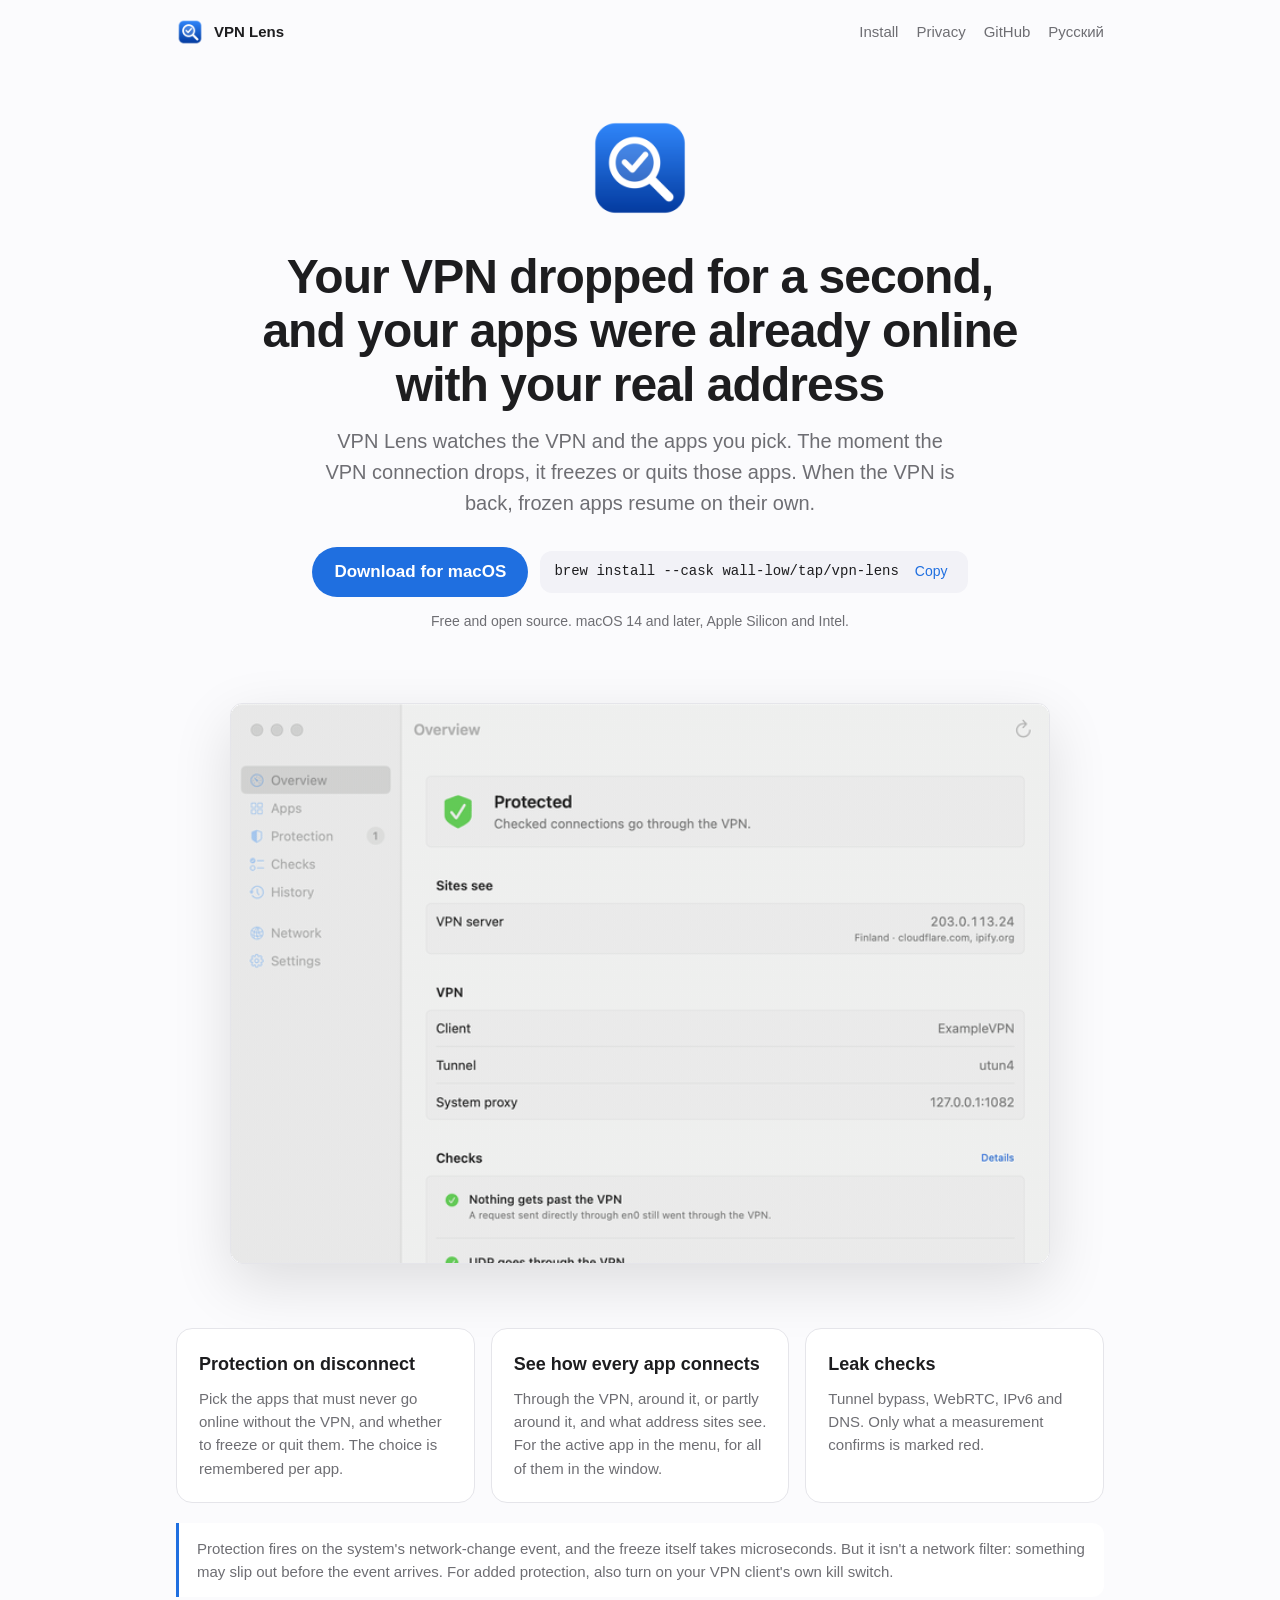
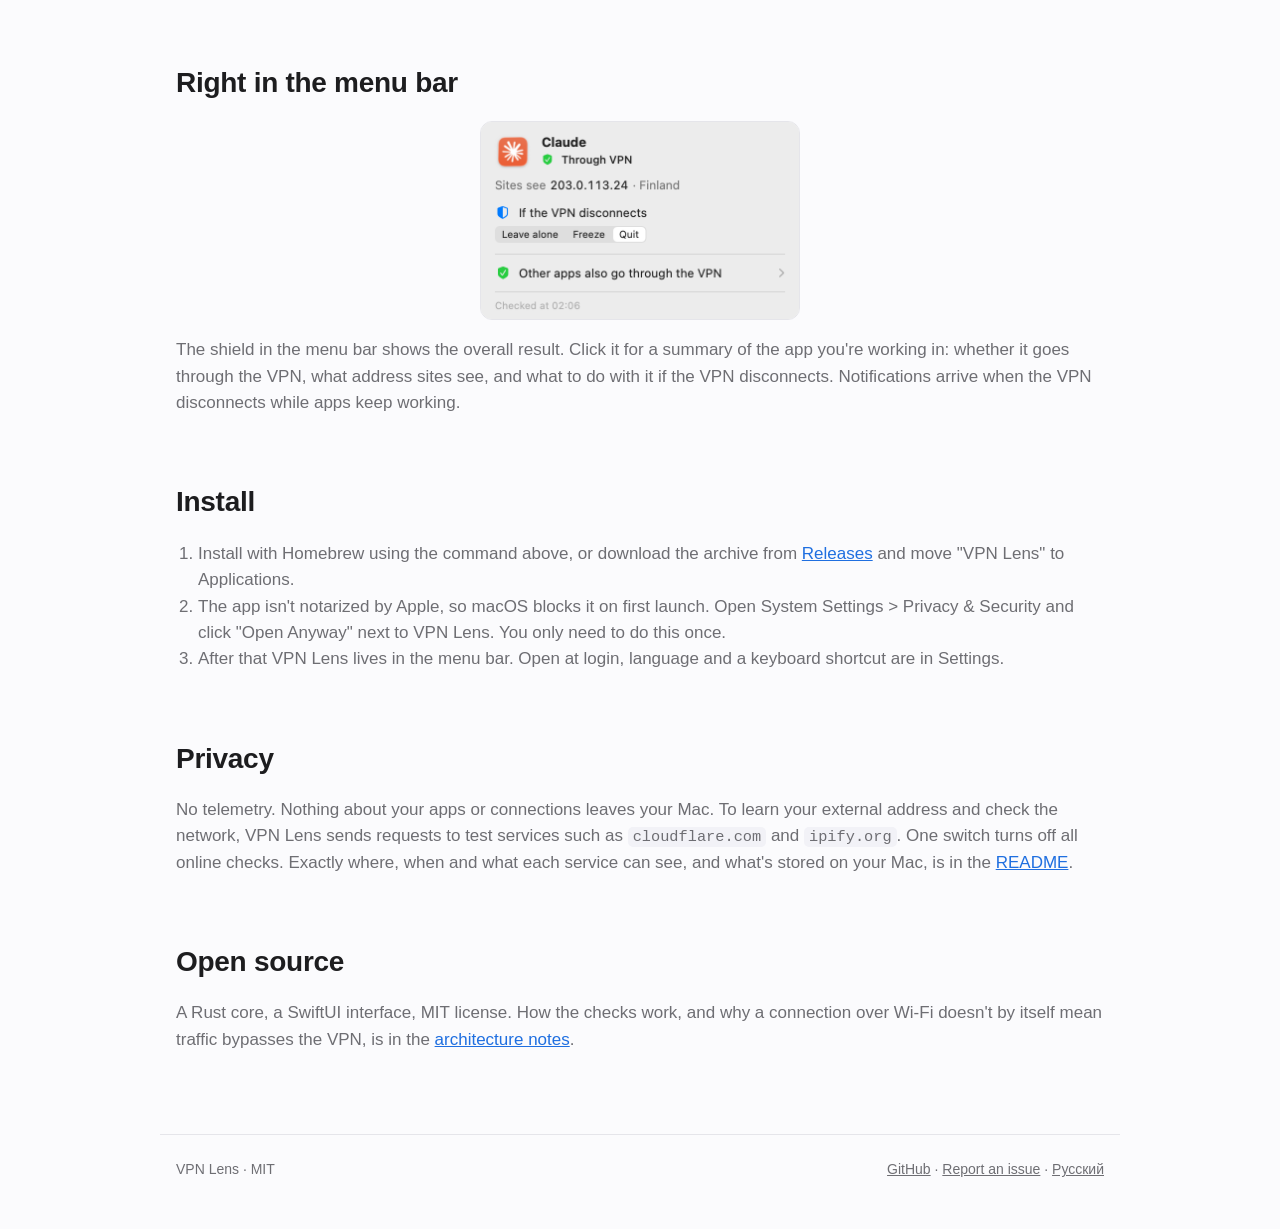
==== docs/en.html @ b55de39d "README, сайт, GIF-демо и cask для Homebrew" ====
<!doctype html>
<html lang="en">
<head>
  <meta charset="utf-8">
  <meta name="viewport" content="width=device-width, initial-scale=1">
  <title>VPN Lens</title>
  <meta name="description" content="A macOS menu bar utility: if your VPN drops, the apps you pick won't go online with your real address.">
  <link rel="icon" href="icon.png">
  <link rel="alternate" hreflang="ru" href="./">
  <link rel="stylesheet" href="site.css">
</head>
<body>
  <nav>
    <a class="brand" href="en.html"><img src="icon.png" alt="">VPN Lens</a>
    <div class="links">
      <a href="#install">Install</a>
      <a href="#privacy">Privacy</a>
      <a href="https://github.com/wall-low/vpn-lens">GitHub</a>
      <a href="./" hreflang="ru">Русский</a>
    </div>
  </nav>

  <main>
    <header class="hero">
      <img class="icon" src="icon.png" alt="">
      <h1>Your VPN dropped for a second, and your apps were already online with your real address</h1>
      <p class="lead">VPN Lens watches the VPN and the apps you pick. The moment the VPN connection drops, it freezes or quits those apps. When the VPN is back, frozen apps resume on their own.</p>
      <div class="actions">
        <a class="button" href="https://github.com/wall-low/vpn-lens/releases/latest">Download for macOS</a>
        <span class="brew"><span id="brew">brew install --cask wall-low/tap/vpn-lens</span><button type="button" data-copy="brew">Copy</button></span>
      </div>
      <p class="meta">Free and open source. macOS 14 and later, Apple Silicon and Intel.</p>
    </header>

    <div class="demo">
      <img src="demo-en.gif" alt="The VPN Lens window: overview, apps, protection, checks" width="820">
    </div>

    <div class="features">
      <div class="card">
        <h3>Protection on disconnect</h3>
        <p>Pick the apps that must never go online without the VPN, and whether to freeze or quit them. The choice is remembered per app.</p>
      </div>
      <div class="card">
        <h3>See how every app connects</h3>
        <p>Through the VPN, around it, or partly around it, and what address sites see. For the active app in the menu, for all of them in the window.</p>
      </div>
      <div class="card">
        <h3>Leak checks</h3>
        <p>Tunnel bypass, WebRTC, IPv6 and DNS. Only what a measurement confirms is marked red.</p>
      </div>
    </div>
    <p class="note">Protection fires on the system's network-change event, and the freeze itself takes microseconds. But it isn't a network filter: something may slip out before the event arrives. For added protection, also turn on your VPN client's own kill switch.</p>

    <section>
      <h2>Right in the menu bar</h2>
      <div class="shots">
        <img src="menu-en.png" width="320" alt="The VPN Lens menu">
      </div>
      <p>The shield in the menu bar shows the overall result. Click it for a summary of the app you're working in: whether it goes through the VPN, what address sites see, and what to do with it if the VPN disconnects. Notifications arrive when the VPN disconnects while apps keep working.</p>
    </section>

    <section id="install">
      <h2>Install</h2>
      <ol>
        <li>Install with Homebrew using the command above, or download the archive from <a href="https://github.com/wall-low/vpn-lens/releases/latest">Releases</a> and move "VPN Lens" to Applications.</li>
        <li>The app isn't notarized by Apple, so macOS blocks it on first launch. Open System Settings &gt; Privacy &amp; Security and click "Open Anyway" next to VPN Lens. You only need to do this once.</li>
        <li>After that VPN Lens lives in the menu bar. Open at login, language and a keyboard shortcut are in Settings.</li>
      </ol>
    </section>

    <section id="privacy">
      <h2>Privacy</h2>
      <p>No telemetry. Nothing about your apps or connections leaves your Mac. To learn your external address and check the network, VPN Lens sends requests to test services such as <code>cloudflare.com</code> and <code>ipify.org</code>. One switch turns off all online checks. Exactly where, when and what each service can see, and what's stored on your Mac, is in the <a href="https://github.com/wall-low/vpn-lens/blob/main/README.en.md#privacy">README</a>.</p>
    </section>

    <section>
      <h2>Open source</h2>
      <p>A Rust core, a SwiftUI interface, MIT license. How the checks work, and why a connection over Wi-Fi doesn't by itself mean traffic bypasses the VPN, is in the <a href="https://github.com/wall-low/vpn-lens/blob/main/docs/ARCHITECTURE.en.md">architecture notes</a>.</p>
    </section>
  </main>

  <footer>
    <span>VPN Lens · MIT</span>
    <span><a href="https://github.com/wall-low/vpn-lens">GitHub</a> · <a href="https://github.com/wall-low/vpn-lens/issues">Report an issue</a> · <a href="./" hreflang="ru">Русский</a></span>
  </footer>

  <script>
    document.querySelectorAll("[data-copy]").forEach(function (button) {
      button.addEventListener("click", function () {
        var text = document.getElementById(button.dataset.copy).textContent;
        var done = function () {
          var label = button.textContent;
          button.textContent = "Copied";
          setTimeout(function () { button.textContent = label; }, 1400);
        };
        if (navigator.clipboard) {
          navigator.clipboard.writeText(text).then(done, function () {});
        }
      });
    });
  </script>
</body>
</html>
---- docs/site.css ----
:root {
  --bg: #fbfbfd;
  --fg: #1d1d1f;
  --muted: #6e6e73;
  --card: #ffffff;
  --line: #e5e5ea;
  --accent: #1f6fe0;
  --accent-fg: #ffffff;
  --ok: #2fa84f;
  --code: #f2f2f7;
  color-scheme: light dark;
}

@media (prefers-color-scheme: dark) {
  :root:not([data-theme="light"]) {
    --bg: #111113;
    --fg: #f5f5f7;
    --muted: #a1a1a6;
    --card: #1c1c1f;
    --line: #2c2c30;
    --accent: #4b8ef5;
    --code: #232327;
  }
}

* { box-sizing: border-box; }

body {
  margin: 0;
  background: var(--bg);
  color: var(--fg);
  font: 17px/1.55 -apple-system, BlinkMacSystemFont, "SF Pro Text", "Helvetica Neue", Arial, sans-serif;
  -webkit-font-smoothing: antialiased;
}

main { max-width: 960px; margin: 0 auto; padding: 0 16px 64px; }

nav {
  max-width: 960px;
  margin: 0 auto;
  padding: 18px 16px;
  display: flex;
  justify-content: space-between;
  align-items: center;
  font-size: 15px;
}
nav .brand { white-space: nowrap; display: flex; align-items: center; gap: 10px; font-weight: 600; color: var(--fg); text-decoration: none; }
nav .brand img { width: 28px; height: 28px; }
nav .links { display: flex; gap: 18px; }
nav a { color: var(--muted); text-decoration: none; }
nav a:hover { color: var(--fg); }

.hero { text-align: center; padding: 48px 0 32px; }
.hero img.icon { width: 112px; height: 112px; }
.hero h1 { font-size: clamp(30px, 5vw, 48px); line-height: 1.12; letter-spacing: -0.02em; margin: 18px auto 14px; max-width: 760px; }
.hero p.lead { font-size: 20px; color: var(--muted); max-width: 640px; margin: 0 auto 28px; }

.actions { display: flex; flex-wrap: wrap; justify-content: center; gap: 12px; align-items: center; }
.button {
  display: inline-block;
  padding: 12px 22px;
  border-radius: 999px;
  background: var(--accent);
  color: var(--accent-fg);
  font-weight: 600;
  text-decoration: none;
}
.button:hover { filter: brightness(1.08); }

.brew {
  display: inline-flex;
  align-items: center;
  gap: 10px;
  padding: 10px 14px;
  border-radius: 12px;
  background: var(--code);
  font: 14px/1.4 ui-monospace, "SF Mono", Menlo, monospace;
}
.brew button {
  border: 0;
  background: none;
  color: var(--accent);
  font: inherit;
  font-family: -apple-system, BlinkMacSystemFont, sans-serif;
  cursor: pointer;
}
.meta { color: var(--muted); font-size: 14px; margin-top: 14px; }

.demo { margin: 24px auto 56px; text-align: center; }
.demo img {
  width: 100%;
  max-width: 820px;
  border-radius: 12px;
  border: 1px solid var(--line);
  box-shadow: 0 20px 60px rgba(0, 0, 0, 0.12);
}

.features { display: grid; grid-template-columns: repeat(3, 1fr); gap: 16px; }
.card { background: var(--card); border: 1px solid var(--line); border-radius: 16px; padding: 22px; }
.card h3 { margin: 0 0 8px; font-size: 18px; }
.card p { margin: 0; color: var(--muted); font-size: 15px; }

.note {
  margin: 20px 0 0;
  padding: 14px 18px;
  border-left: 3px solid var(--accent);
  background: var(--card);
  border-radius: 0 12px 12px 0;
  color: var(--muted);
  font-size: 15px;
}

section { margin-top: 64px; }
main a:not(.button) { color: var(--accent); }
section h2 { font-size: 28px; letter-spacing: -0.01em; margin: 0 0 16px; }
section p, section li { color: var(--muted); }
section ol, section ul { padding-left: 22px; }
code { font: 0.9em ui-monospace, "SF Mono", Menlo, monospace; background: var(--code); padding: 1px 5px; border-radius: 5px; }

.shots { display: flex; flex-wrap: wrap; gap: 16px; justify-content: center; align-items: flex-start; }
.shots img { border-radius: 12px; border: 1px solid var(--line); max-width: 100%; }

footer { max-width: 960px; margin: 0 auto; padding: 24px 16px 48px; color: var(--muted); font-size: 14px; border-top: 1px solid var(--line); display: flex; flex-wrap: wrap; gap: 16px; justify-content: space-between; }
footer a { color: var(--muted); }

@media (max-width: 760px) {
  .features { grid-template-columns: 1fr; }
}

@media (max-width: 600px) {
  body { font-size: 16px; }
  .hero { padding-top: 24px; }
  .hero p.lead { font-size: 18px; }
  nav .links { gap: 14px; }
  /* На телефоне в шапке только GitHub и язык: якоря к разделам не помещаются. */
  nav .links a[href^="#"] { display: none; }
}
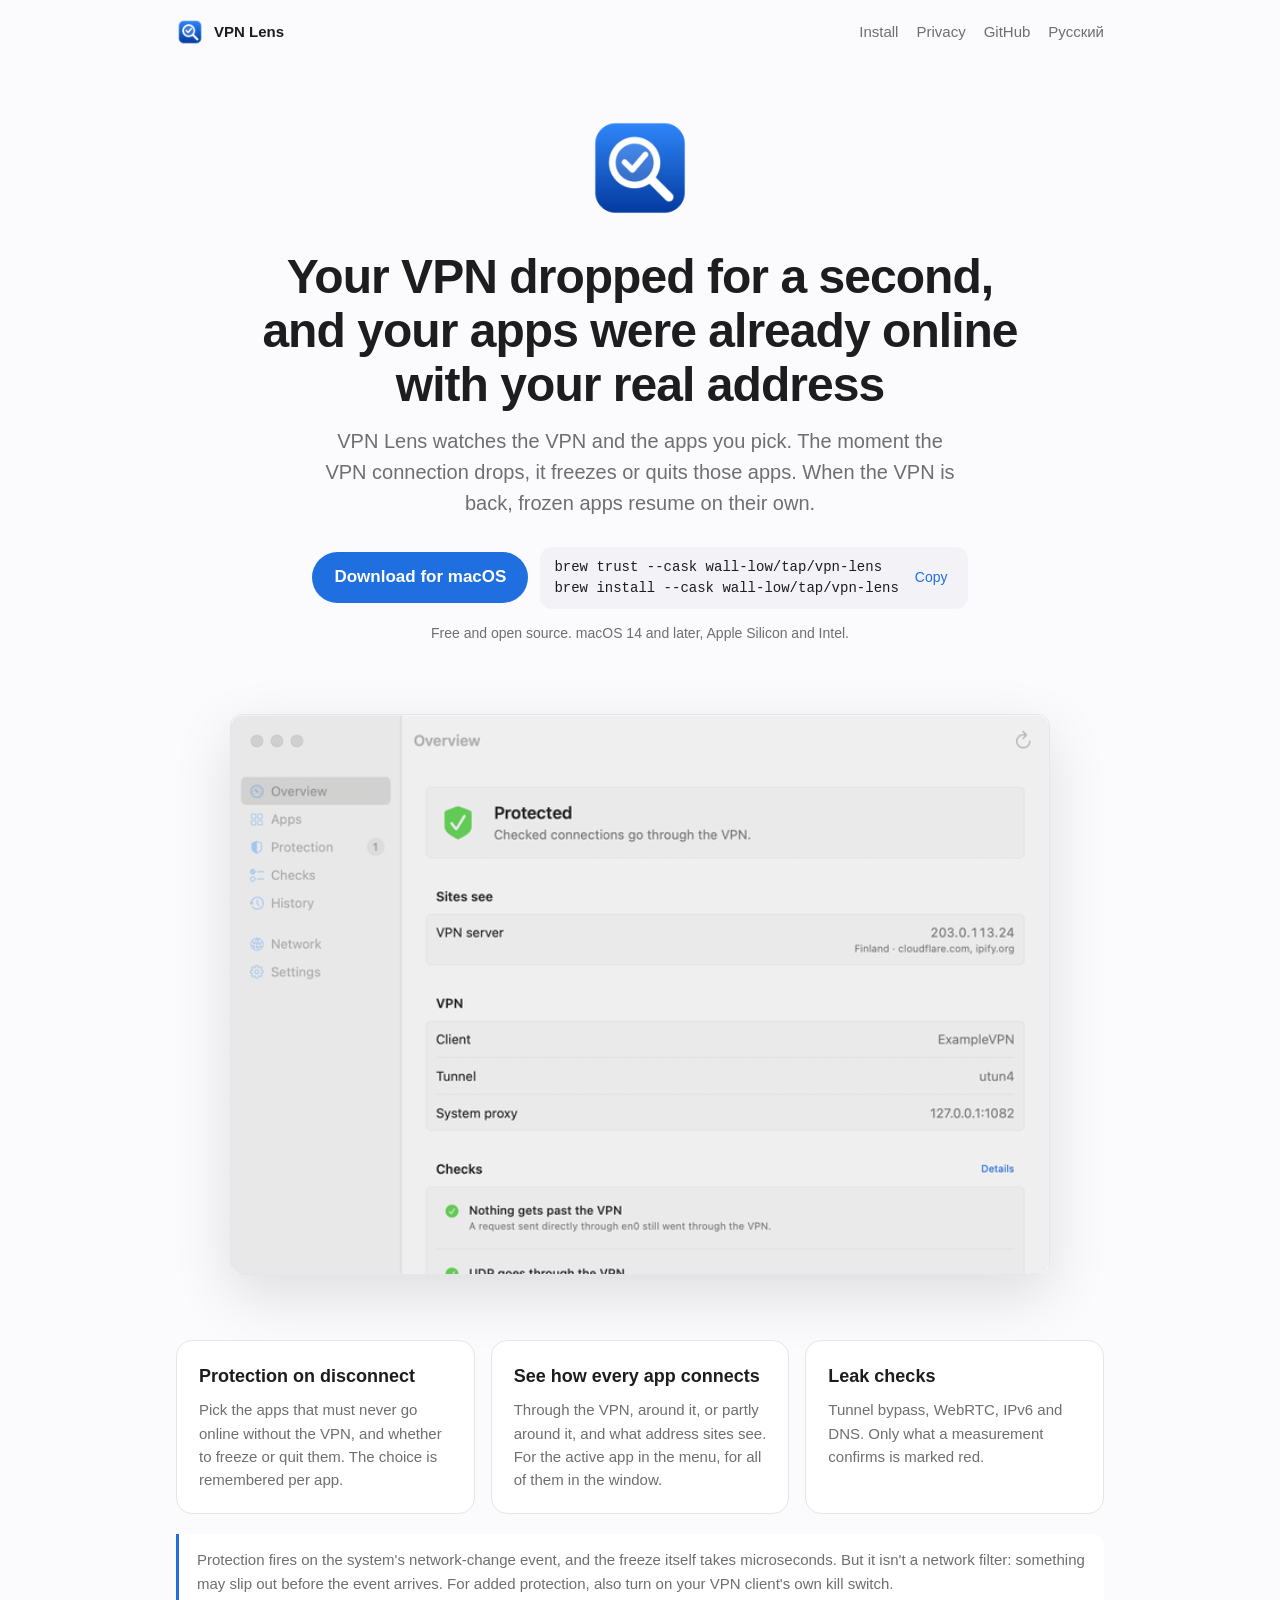
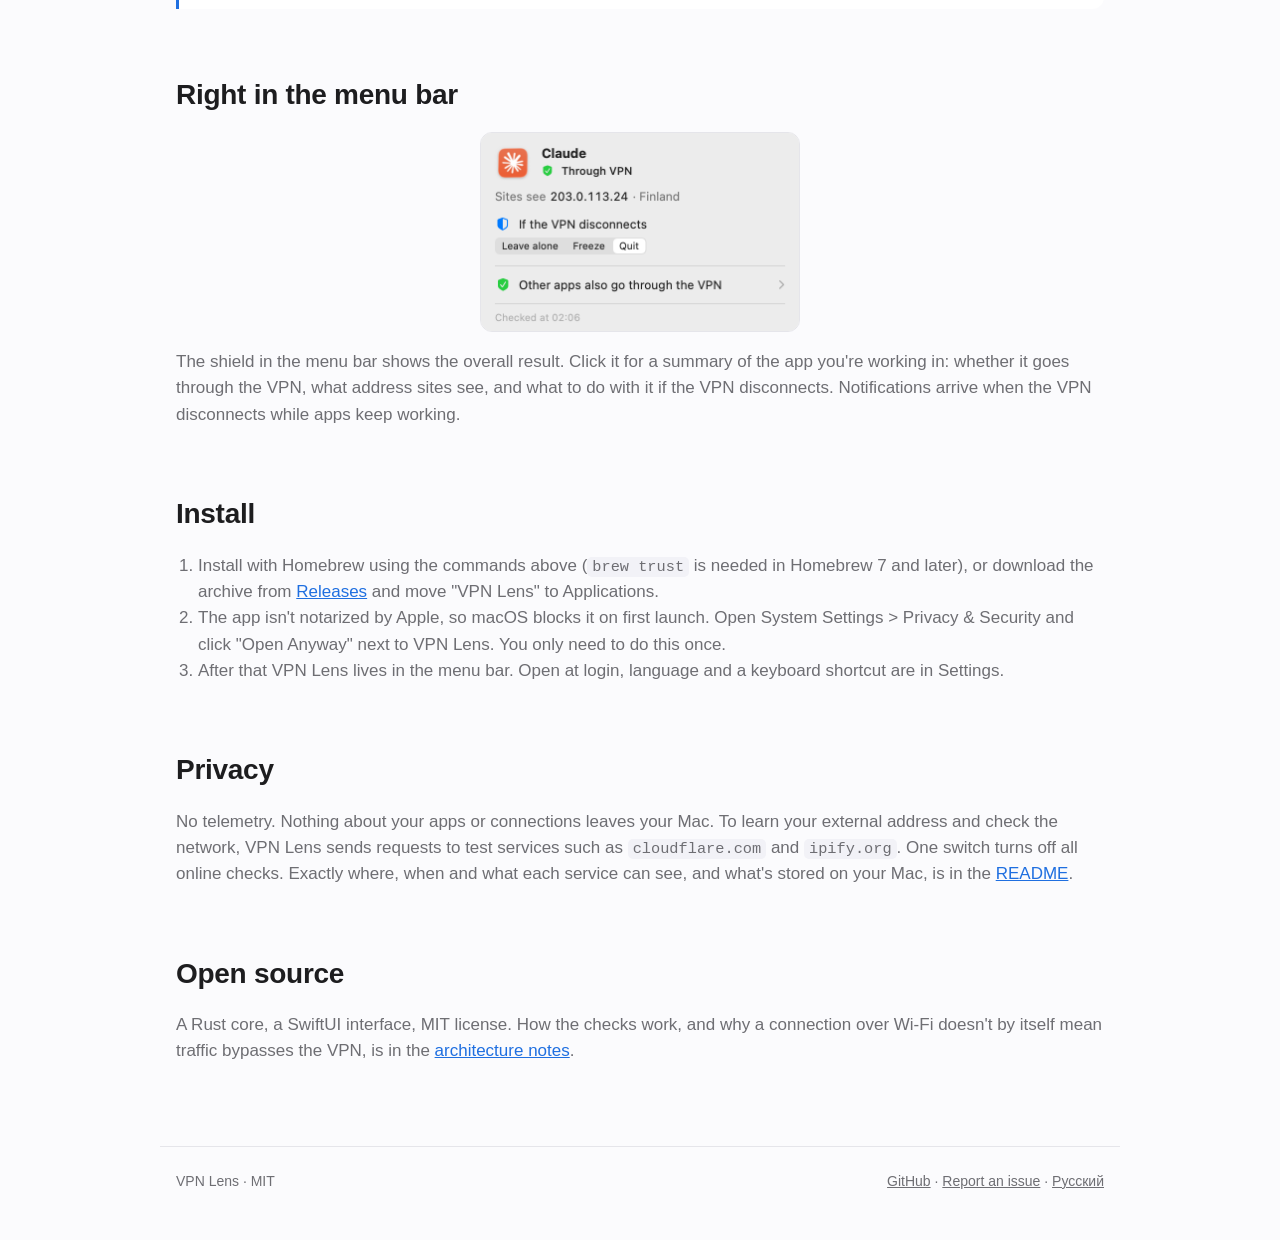
==== commit 48dce9be: "Установка: brew trust для Homebrew 7" ====
--- a/docs/en.html
+++ b/docs/en.html
@@ -27,7 +27,8 @@
       <p class="lead">VPN Lens watches the VPN and the apps you pick. The moment the VPN connection drops, it freezes or quits those apps. When the VPN is back, frozen apps resume on their own.</p>
       <div class="actions">
         <a class="button" href="https://github.com/wall-low/vpn-lens/releases/latest">Download for macOS</a>
-        <span class="brew"><span id="brew">brew install --cask wall-low/tap/vpn-lens</span><button type="button" data-copy="brew">Copy</button></span>
+        <span class="brew"><span id="brew">brew trust --cask wall-low/tap/vpn-lens
+brew install --cask wall-low/tap/vpn-lens</span><button type="button" data-copy="brew">Copy</button></span>
       </div>
       <p class="meta">Free and open source. macOS 14 and later, Apple Silicon and Intel.</p>
     </header>
@@ -63,7 +64,7 @@
     <section id="install">
       <h2>Install</h2>
       <ol>
-        <li>Install with Homebrew using the command above, or download the archive from <a href="https://github.com/wall-low/vpn-lens/releases/latest">Releases</a> and move "VPN Lens" to Applications.</li>
+        <li>Install with Homebrew using the commands above (<code>brew trust</code> is needed in Homebrew 7 and later), or download the archive from <a href="https://github.com/wall-low/vpn-lens/releases/latest">Releases</a> and move "VPN Lens" to Applications.</li>
         <li>The app isn't notarized by Apple, so macOS blocks it on first launch. Open System Settings &gt; Privacy &amp; Security and click "Open Anyway" next to VPN Lens. You only need to do this once.</li>
         <li>After that VPN Lens lives in the menu bar. Open at login, language and a keyboard shortcut are in Settings.</li>
       </ol>
--- a/docs/site.css
+++ b/docs/site.css
@@ -74,8 +74,11 @@
   padding: 10px 14px;
   border-radius: 12px;
   background: var(--code);
-  font: 14px/1.4 ui-monospace, "SF Mono", Menlo, monospace;
+  font: 14px/1.5 ui-monospace, "SF Mono", Menlo, monospace;
+  max-width: 100%;
+  text-align: left;
 }
+#brew { white-space: pre-wrap; overflow-wrap: anywhere; }
 .brew button {
   border: 0;
   background: none;
